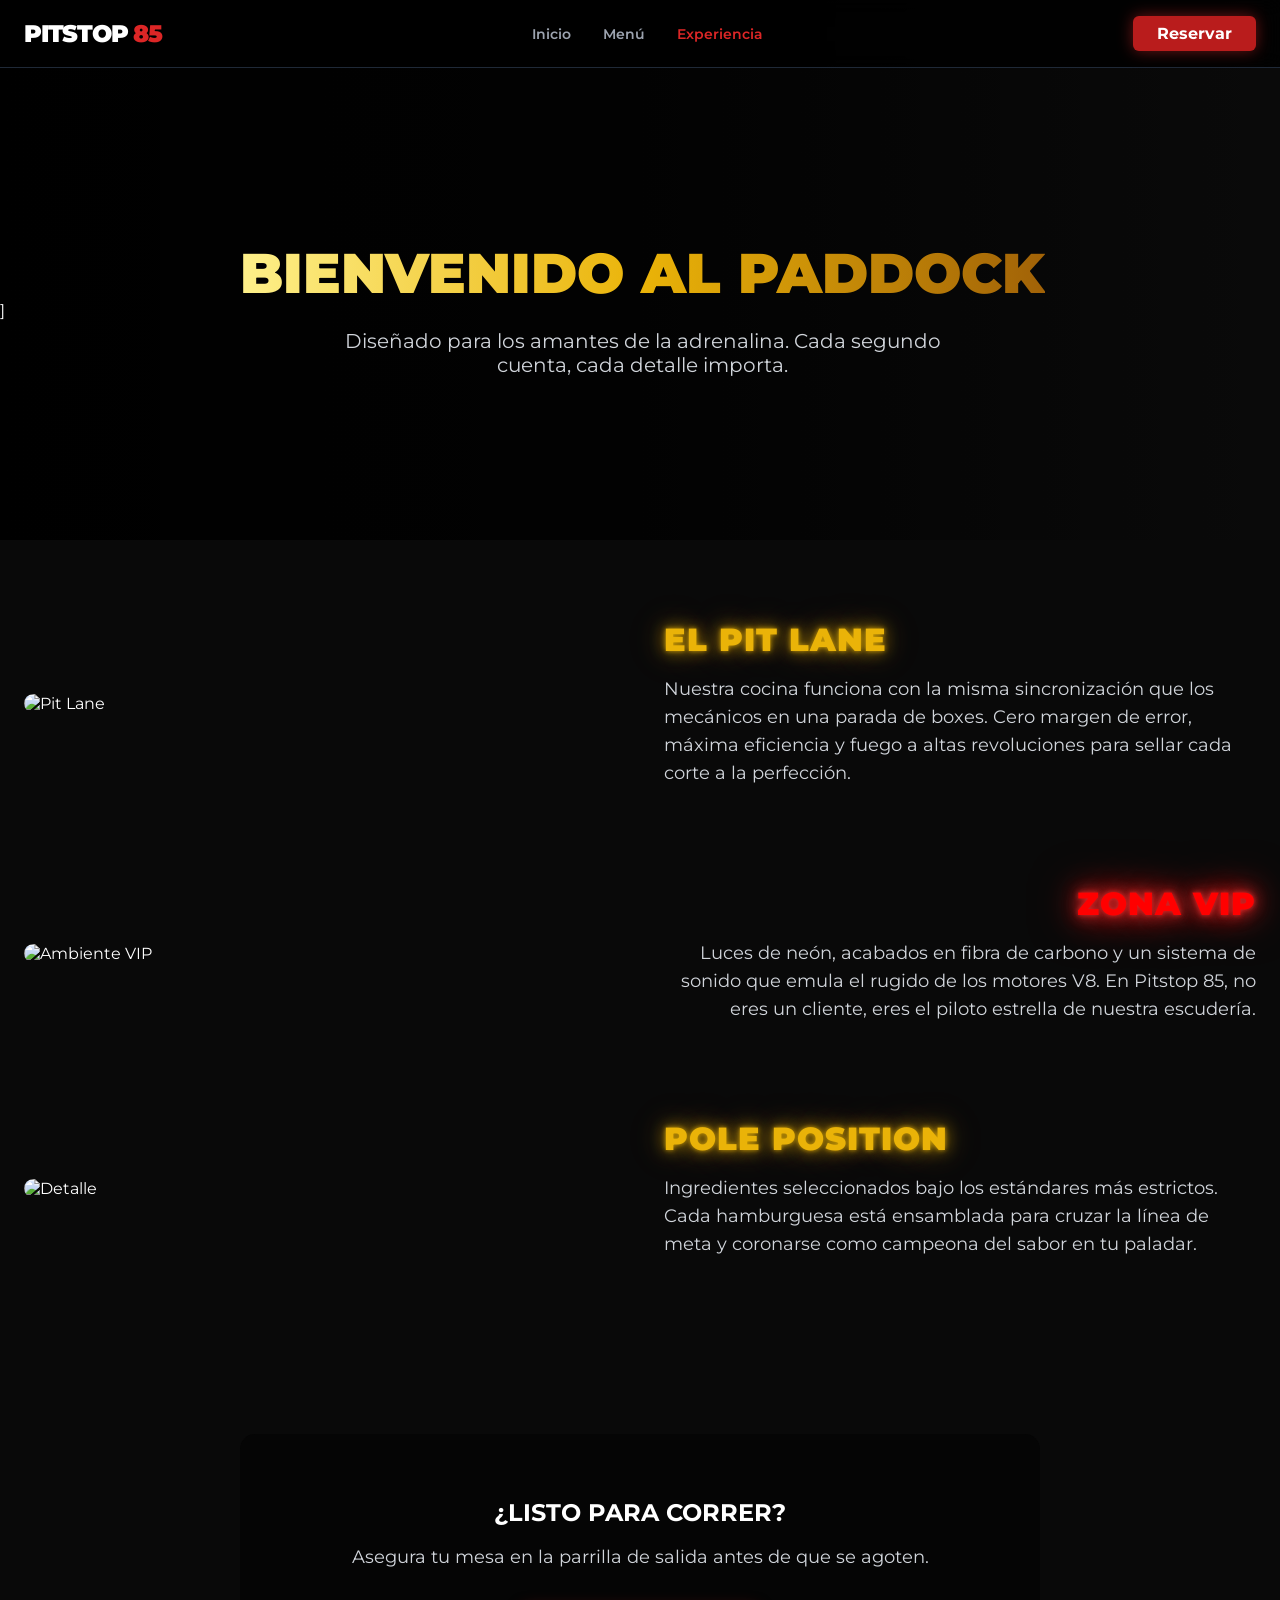
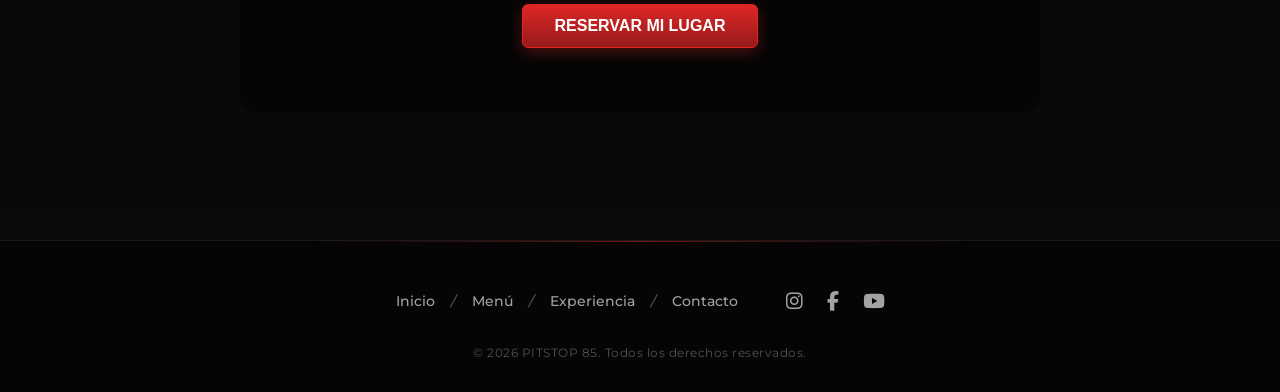
==== experiencia.html @ 83563f8b "Add files via upload" ====
<!DOCTYPE html>
<html lang="es">
<head>
    <meta charset="UTF-8">
    <meta name="viewport" content="width=device-width, initial-scale=1.0">
    <title>Experiencia | PITSTOP 85</title>
    <link rel="stylesheet" href="styles.css">
    <link href="https://fonts.googleapis.com/css2?family=Montserrat:ital,wght@0,400;0,700;0,900&display=swap" rel="stylesheet">
    <link rel="stylesheet" href="https://cdnjs.cloudflare.com/ajax/libs/font-awesome/6.4.0/css/all.min.css">
</head>
<body>

    <header class="navbar">
        <div class="nav-container">
            <div class="logo">
                <a href="index.html" style="color: inherit; text-decoration: none;">PITSTOP <span class="text-red">85</span></a>
            </div>
            <nav class="nav-links">
                <a href="index.html">Inicio</a>
                <a href="menu.html">Menú</a>
                <a href="experiencia.html" class="active">Experiencia</a>
            </nav>
            <a href="reservar.html" class="btn-reserve">Reservar</a>
        </div>
    </header>

    <section class="hero" style="min-height: 60vh; ">]
        <div class="hero-bg" style="background-image: url('src/FondoHome.png'); opacity: 0.1;"></div>
        <div class="hero-overlay"></div>
        <div class="hero-content" style="grid-template-columns: 1fr; text-align: center; justify-items: center;">
            <div class="hero-text-area animate-fade-up">
                <h1 class="gradient-text" style="font-size: 3.5rem;">
                    BIENVENIDO AL PADDOCK
                </h1>
                <p class="subtitle" style="max-width: 600px; margin: 0 auto;">
                    Diseñado para los amantes de la adrenalina. Cada segundo cuenta, cada detalle importa.
                </p>
            </div>
        </div>
    </section>

    <div class="parallax-wrapper">

        <section class="experience-grid">
            <div class="max-w-7xl mx-auto">
                
                <div class="exp-row animate-fade-up delay-100">
                    <div class="exp-img-box">
                        <img src="src/PitLane.png" alt="Pit Lane" class="exp-img">
                    </div>
                    <div class="exp-text">
                        <h2 class="title-gold bloom-text2">EL PIT LANE</h2>
                        <p class="info-text">Nuestra cocina funciona con la misma sincronización que los mecánicos en una parada de boxes. Cero margen de error, máxima eficiencia y fuego a altas revoluciones para sellar cada corte a la perfección.</p>
                    </div>
                </div>

                <div class="exp-row reverse animate-fade-up delay-200">
                    <div class="exp-text text-right">
                        <h2 class="title-gold bloom-text">ZONA VIP</h2>
                        <p class="info-text">Luces de neón, acabados en fibra de carbono y un sistema de sonido que emula el rugido de los motores V8. En Pitstop 85, no eres un cliente, eres el piloto estrella de nuestra escudería.</p>
                    </div>
                    <div class="exp-img-box">
                        <img src="src/ZonaVip.png" alt="Ambiente VIP" class="exp-img">
                    </div>
                </div>

                <div class="exp-row animate-fade-up delay-300">
                    <div class="exp-img-box ">
                        <img src="src/Pole.png" alt="Detalle" class="exp-img">
                    </div>
                    <div class="exp-text">
                        <h2 class="title-gold bloom-text2">POLE POSITION</h2>
                        <p class="info-text">Ingredientes seleccionados bajo los estándares más estrictos. Cada hamburguesa está ensamblada para cruzar la línea de meta y coronarse como campeona del sabor en tu paladar.</p>
                    </div>
                </div>

            </div>
        </section>

        <section class="cta-section animate-fade-up delay-400">
            <div class="cta-container" style="text-align: center; padding: 4rem 2rem; border-radius: 15px; background-color: #050505;">
                <h2 class="gradient-text-small" style="margin-bottom: 1rem;">¿LISTO PARA CORRER?</h2>
                <p class="info-text" style="margin-bottom: 2rem;">Asegura tu mesa en la parrilla de salida antes de que se agoten.</p>
                <button class="btn-primary" onclick="window.location.href='reservar.html'">RESERVAR MI LUGAR</button>
            </div>
        </section>

    </div>

    <footer class="footer">
        <div class="footer-content">
            <div class="footer-links">
                <a href="index.html">Inicio</a> <span class="separator">/</span>
                <a href="menu.html">Menú</a> <span class="separator">/</span>
                <a href="experiencia.html">Experiencia</a> <span class="separator">/</span>
                <a href="#">Contacto</a>
            </div>
            <div class="footer-socials">
                <a href="#"><i class="fa-brands fa-instagram"></i></a>
                <a href="#"><i class="fa-brands fa-facebook-f"></i></a>
                <a href="#"><i class="fa-brands fa-youtube"></i></a>
            </div>
        </div>
        <div class="footer-copyright">
            <p>© 2026 PITSTOP 85. Todos los derechos reservados.</p>
        </div>
    </footer>

</body>
</html>
---- styles.css ----
/* =====================================================
   RESET GENERAL 
   ===================================================== */

* {
    margin: 0;
    padding: 0; 
    box-sizing: border-box; 
}

/* =====================================================
   VARIABLES GLOBALES 
   ===================================================== */

:root {
    --bg-dark: #0a0a0a; 
    --red-main: #dc2626; 
    --red-dark: #991b1b; 
    --text-light: #ffffff; 
    --text-gray: #d1d5db; 
}

body {
    font-family: 'Montserrat', sans-serif; 
    background-color: var(--bg-dark);
    color: var(--text-light); 
    overflow-x: hidden; 
}

/* =====================================================
   HEADER
   ===================================================== */

.navbar {
    position: fixed; 
    width: 100%;
    top: 0;
    z-index: 50; 
    background-color: rgba(0, 0, 0, 0.8); 
    backdrop-filter: blur(10px); 
    border-bottom: 1px solid #1f2937; 
}

.nav-container {
    max-width: 1280px; 
    margin: 0 auto;
    padding: 1rem 1.5rem;
    display: flex;
    justify-content: space-between;
    align-items: center;
}

.logo {
    font-size: 1.5rem;
    font-weight: 900; 
    text-transform: uppercase;
    letter-spacing: -0.05em;
}

.text-red { 
    color: var(--red-main); 
}

.nav-links {
    display: none;      
    gap: 2rem;
    font-size: 0.875rem;
    font-weight: 600;
}

@media (min-width: 768px) {
    .nav-links { 
        display: flex; 
    }
}

.nav-links a {
    color: #9ca3af;
    text-decoration: none;
    transition: color 0.3s ease;
}

.nav-links a:hover, 
.nav-links a.active {
    color: var(--text-light);
}

.nav-links a.active {
    color: var(--red-main); 
}

.btn-reserve {
    background-color: #b91c1c;
    color: white;
    padding: 0.5rem 1.5rem;
    border-radius: 0.375rem;
    font-weight: 700;
    text-decoration: none;
    box-shadow: 0 0 15px rgba(220, 38, 38, 0.5); 
    transition: background-color 0.3s ease;
}

.btn-reserve:hover { 
    background-color: var(--red-main); 
}

/* =====================================================
   HERO SECTION 
   ===================================================== */

.hero {
    position: relative;
    min-height: 100vh; 
    display: flex;
    align-items: center;
    padding-top: 5rem; 
}

.hero-bg {
    position: absolute;
    inset: 0;
    background-image: url(src/FondoHome.png);
    background-size: cover;
    background-position: center;
    opacity: 1;
    z-index: -2;
}

.hero-overlay {
    position: absolute;
    inset: 0;
    background: linear-gradient(to right, #000000, rgba(0,0,0,0.8), transparent);
    z-index: -1;
}

.hero-content {
    max-width: 1280px;
    margin: 0 auto;
    padding: 0 1.5rem;
    width: 100%;
    display: grid;
    grid-template-columns: 1fr;
    gap: 3rem;
    align-items: center;
}

@media (min-width: 768px) {
    .hero-content { 
        grid-template-columns: 1fr 1fr; 
    }
}

.hero-text-area {
    display: flex;
    flex-direction: column;
    gap: 1.5rem;
}

.gradient-text {
    font-size: 3rem;
    line-height: 1.1;
    font-weight: 900;
    text-transform: uppercase;
    background: linear-gradient(to right, #fef08a, #eab308, #a16207);
    background-clip: text;
    -webkit-background-clip: text;
    -webkit-text-fill-color: transparent;
}

@media (min-width: 768px) {
    .gradient-text { 
        font-size: 4.5rem; 
    }
}

.subtitle {
    font-size: 1.25rem;
    color: var(--text-gray);
}

.btn-group {
    display: flex;
    gap: 1rem;
    margin-top: 1rem;
}

.btn-primary {
    background: linear-gradient(to bottom, var(--red-main), var(--red-dark));
    color: white;
    padding: 0.75rem 2rem;
    border: 1px solid var(--red-main);
    border-radius: 0.375rem;
    font-weight: 700;
    font-size: 1rem;
    cursor: pointer;
    box-shadow: 0 4px 15px rgba(153, 27, 27, 0.5);
    transition: all 0.3s ease;
}

.btn-primary:hover {
    background: linear-gradient(to bottom, #ef4444, #b91c1c);
}

.btn-secondary {
    background: transparent;
    color: white;
    padding: 0.75rem 2rem;
    border: 1px solid #9ca3af;
    border-radius: 0.375rem;
    font-weight: 700;
    font-size: 1rem;
    cursor: pointer;
    transition: all 0.3s ease;
}

.btn-secondary:hover {
    border-color: white;
    background-color: rgba(255, 255, 255, 0.1);
}

.slider-dots {
    display: flex;
    gap: 0.5rem;
    margin-top: 3rem;
}

.dot {
    width: 0.5rem;
    height: 0.25rem;
    background-color: #4b5563;
    border-radius: 9999px;
    cursor: pointer;
    transition: all 0.3s ease;
}

.dot.active {
    width: 2rem;
    background-color: white;
}

.hero-image-area {
    display: flex;
    justify-content: center;
    align-items: center;
    width: 100%;
    min-height: 400px;
    position: relative;
}

.burger-img {
    width: none !important; 
    max-height: 70vh !important;
    object-fit: contain !important;
    filter: drop-shadow(0 25px 25px rgba(0,0,0,0.5));
    transition: transform 0.6s cubic-bezier(0.25, 1, 0.5, 1), 
                opacity 0.6s ease, 
                max-width 0.6s ease;
}

.burger-img:hover {
    transform: scale(1.1) !important;
}

.info-section {
    position: relative;
    padding: 5rem 0 3rem 0; 
    background-color: var(--bg-dark);
    text-align: center; 
}

.info-content {
    max-width: 56rem; 
    margin: 0 auto;
    padding: 0 1.5rem;
    display: flex;
    flex-direction: column;
    gap: 1.2rem;
}

.title-gold {
    font-size: 2rem;
    font-weight: 900;
    text-transform: uppercase;
    color: #eab308; 
    letter-spacing: 1px;
}

.info-text {
    font-size: 1.1rem;
    color: var(--text-gray);
    line-height: 1.6;
    font-weight: 400;
}

.info-highlight {
    font-size: 1.2rem;
    font-weight: 700;
    color: white;
    margin-top: 0.5rem;
}

/* =====================================================
   FOOTER 
   ===================================================== */

.footer {
    background-color: #050505; 
    border-top: 1px solid #1a1a1a;
    padding: 3rem 1.5rem 2rem 1.5rem;
    text-align: center;
    position: relative;
    margin-top: 2rem;
}

.footer::before {
    content: '';
    position: absolute;
    top: 0;
    left: 50%;
    transform: translateX(-50%);
    width: 50%;
    height: 1px;
    background: linear-gradient(to right, transparent, rgba(220, 38, 38, 0.5), transparent);
    box-shadow: 0 0 20px rgba(220, 38, 38, 0.3);
}

.footer-content {
    display: flex;
    flex-direction: column;
    align-items: center;
    gap: 1.5rem;
    margin-bottom: 2rem;
}

@media (min-width: 768px) {
    .footer-content {
        flex-direction: row; 
        justify-content: center;
        gap: 3rem;
    }
}

.footer-links {
    display: flex;
    align-items: center;
    gap: 1rem;
    font-size: 0.9rem;
    font-weight: 500;
    color: #a3a3a3;
}

.footer-links a {
    color: #a3a3a3;
    text-decoration: none;
    transition: color 0.3s ease;
}

.footer-links a:hover {
    color: var(--text-light);
}

.separator {
    color: #525252;
    font-style: italic;
}

.footer-socials {
    display: flex;
    gap: 1.5rem;
}

.footer-socials a {
    color: #a3a3a3;
    font-size: 1.2rem;
    transition: color 0.3s ease, transform 0.3s ease;
}

.footer-socials a:hover {
    color: var(--text-light);
    transform: translateY(-3px); 
}

.footer-copyright {
    font-size: 0.75rem;
    color: #525252;
    letter-spacing: 0.5px;
}

/* =====================================================
   ANIMACIONES (@keyframes)
   ===================================================== */

/* Aparece desde abajo suave */
@keyframes fadeInUp {
    0% { 
        opacity: 0; 
        transform: translateY(30px); 
    }
    100% { 
        opacity: 1; 
        transform: translateY(0); 
    }
}

/* Entra desde la derecha con pequeño zoom */
@keyframes slideInRight {
    0% { 
        opacity: 0; 
        transform: translateX(50px) scale(0.95); 
    }
    100% { 
        opacity: 1; 
        transform: translateX(0) scale(1); 
    }
}

/* Baja desde arriba */
@keyframes slideDown {
    0% { 
        opacity: 0; 
        transform: translateY(-100%); 
    }
    100% { 
        opacity: 1; 
        transform: translateY(0); 
    }
}

/* Movimiento flotante infinito */
@keyframes float {
    0% { transform: translateY(0px); }
    50% { transform: translateY(-10px); }
    100% { transform: translateY(0px); }
}

/* =====================================================
   PÁGINA DE RESERVAS (FORMULARIO)
   ===================================================== */

/* Sección completa centrada en pantalla */
.reserve-section {
    position: relative;
    min-height: 100vh; 
    padding: 8rem 1.5rem 4rem 1.5rem; 
    display: flex;
    justify-content: center;
    align-items: center;
}

/* Caja principal del formulario */
.reserve-container {
    background-color: rgba(10, 10, 10, 0.7); 
    backdrop-filter: blur(15px); 
    border: 1px solid #1f2937;
    border-top: 2px solid var(--red-main); 
    padding: 3rem 2rem;
    border-radius: 0.5rem;
    width: 100%;
    max-width: 600px;
    box-shadow: 0 20px 40px rgba(0,0,0,0.8);
    position: relative;
    z-index: 10;
}

.reserve-form {
    margin-top: 2rem;
}

.form-group {
    margin-bottom: 1.5rem;
}

/* Labels */
.form-label {
    display: block;
    margin-bottom: 0.5rem;
    font-size: 0.9rem;
    font-weight: 600;
    color: var(--text-gray);
    text-transform: uppercase;
    letter-spacing: 0.5px;
}

/* Inputs */
.form-input {
    width: 100%;
    padding: 0.8rem 1rem;
    background-color: #111111;
    border: 1px solid #333333;
    border-radius: 0.375rem;
    color: white;
    font-family: 'Montserrat', sans-serif;
    font-size: 1rem;
    transition: all 0.3s ease;
}

/* Ícono calendario blanco */
.form-input::-webkit-calendar-picker-indicator {
    filter: invert(1);
    cursor: pointer;
}

.form-input:focus {
    outline: none;
    border-color: var(--red-main);
    box-shadow: 0 0 15px rgba(220, 38, 38, 0.3);
    background-color: #000000;
}

/* Grid responsive */
.grid-2 {
    display: grid;
    grid-template-columns: 1fr;
    gap: 0;
}

@media (min-width: 768px) {
    .grid-2 { 
        grid-template-columns: 1fr 1fr; 
        gap: 1.5rem;
    }
}

/* =====================================================
    CONFIRMACIÓN RESERVA
   ===================================================== */

.modal-overlay {
    position: fixed;
    top: 0;
    left: 0;
    width: 100%;
    height: 100%;
    background: rgba(0, 0, 0, 0.9); 
    backdrop-filter: blur(8px);
    display: flex;
    justify-content: center;
    align-items: center;
    z-index: 1000;
    padding: 20px;
}

/* Caja */
.modal-content {
    background: #0f0f0f;
    padding: 3rem 2rem;
    border-radius: 20px;
    max-width: 450px;
    width: 100%;
    text-align: center;
    animation: modal-appear 0.4s cubic-bezier(0.175, 0.885, 0.32, 1.275);
}

/* Animación pop */
@keyframes modal-appear {
    from { transform: scale(0.8); opacity: 0; }
    to { transform: scale(1); opacity: 1; }
}

.modal-header h2 {
    margin-bottom: 1rem;
    letter-spacing: 2px;
}

/* =====================================================
   BLOOM ROJO 
   ===================================================== */

.bloom-text {
    color: rgb(255, 0, 0); 
    text-shadow: 
        0 0 5px var(--red-main),   
        0 0 15px var(--red-main),  
        0 0 30px var(--red-main),  
        0 0 50px var(--red-dark); 
}

.bloom-box {
    border: 1px solid var(--red-main); 
    box-shadow: 
        0 0 10px rgba(220, 38, 38, 0.6),   
        0 0 25px rgba(220, 38, 38, 0.4), 
        0 0 50px rgba(220, 38, 38, 0.2),  
        inset 0 0 15px rgba(220, 38, 38, 0.3); 
    transition: box-shadow 0.3s ease, transform 0.3s ease;
}

.bloom-box:hover {
    box-shadow: 
        0 0 15px rgba(220, 38, 38, 0.8),
        0 0 35px rgba(220, 38, 38, 0.6),
        0 0 70px rgba(220, 38, 38, 0.4),
        inset 0 0 20px rgba(220, 38, 38, 0.5);
    transform: scale(1.02);
}

/* =====================================================
   BLOOM AMARILLO 
   ===================================================== */

.bloom-text2 {
    color: #eab308; 
    text-shadow: 
        0 0 5px rgba(234, 179, 8, 0.8),   
        0 0 15px rgba(234, 179, 8, 0.6),  
        0 0 30px rgba(234, 179, 8, 0.4),  
        0 0 50px rgba(234, 179, 8, 0.2); 
}

.bloom-box2 {
    border: 1px solid var(--red-main);
    box-shadow: 
        0 0 5px rgba(234, 179, 8, 0.8),   
        0 0 15px rgba(234, 179, 8, 0.6), 
        0 0 30px rgba(234, 179, 8, 0.4), 
        inset 0 0 50px rgba(234, 179, 8, 0.2); 
    transition: box-shadow 0.3s ease, transform 0.3s ease;
}

.bloom-box2:hover {
    transform: scale(1.02);
}

/* =====================================================
   BLOOM BLANCO 
   ===================================================== */

.bloom-text3 {
    color: #ffffff; 
    text-shadow: 
        0 0 5px rgba(255, 255, 255, 0.8),   
        0 0 15px rgba(255, 255, 255, 0.6),  
        0 0 30px rgba(255, 255, 255, 0.4),  
        0 0 50px rgba(255, 255, 255, 0.2); 
}

.bloom-box3 {
    border: 1px solid rgba(255, 255, 255, 0.5);
    box-shadow: 
        0 0 5px rgba(255, 255, 255, 0.8),   
        0 0 15px rgba(255, 255, 255, 0.6),  
        0 0 30px rgba(255, 255, 255, 0.4), 
        inset 0 0 50px rgba(255, 255, 255, 0.2);  
    transition: box-shadow 0.3s ease, transform 0.3s ease;
}

.bloom-box3:hover {
    transform: scale(1.02);
}

/* =====================================================
   PÁGINA DE MENÚ
   ===================================================== */

.menu-single-section {
    position: relative;
    min-height: 100vh;
    padding: 10rem 1.5rem 5rem 1.5rem;
    display: flex;
    justify-content: center;
    align-items: center;
    background-color: var(--bg-dark);
}

.menu-container {
    width: 100%;
    max-width: 1200px;
    margin: 0 auto;
    position: relative;
    z-index: 10;
}

.menu-image-box {
    display: flex;
    justify-content: center;
    align-items: center;
    width: 100%;
    margin-top: -170px; 
}

.menu-master-img {
    width: 200%; 
    max-width: 1500px; 
    height: auto;
    object-fit: contain; 
    filter: drop-shadow(0 20px 40px rgba(0,0,0,0.8));
    transition: transform 0.5s ease;
}

.menu-master-img:hover {
    transform: scale(1.02);
}

/* =====================================================
   COMING SOON 
   ===================================================== */

.coming-soon {
    padding: 4rem 1.5rem;
    display: flex;
    justify-content: center;
}

.coming-container {
    width: 100%;
    max-width: 800px;
    background: rgba(15, 15, 15, 0.95);
    padding: 3rem 2rem;
    border-radius: 15px;
    text-align: center;
    border: 1px solid rgba(220, 38, 38, 0.3);
}

.tag-red {
    background-color: var(--red-main);
    color: white;
    padding: 4px 12px;
    font-weight: 900;
    font-size: 0.7rem;
    letter-spacing: 2px;
    border-radius: 4px;
    display: inline-block;
    margin-bottom: 1rem;
}

.coming-status {
    margin: 2.5rem auto 0;
    display: flex;
    flex-direction: column;
    align-items: center;
    gap: 8px;
}

.status-bar {
    width: 100%;
    max-width: 300px;
    height: 6px;
    background: #1a1a1a;
    border-radius: 10px;
    overflow: hidden;
    border: 1px solid #333;
}

.status-fill {
    width: 85%;
    height: 100%;
    background: linear-gradient(90deg, var(--red-main), #facc15);
    box-shadow: 0 0 15px rgba(220, 38, 38, 0.5);
    animation: loading-pulse 2s infinite ease-in-out;
}

.status-text {
    font-size: 0.65rem;
    color: var(--text-gray);
    letter-spacing: 2px;
    font-weight: 700;
}

.coming-soon-text {
    margin-top: 1.5rem;
    font-size: 2rem;
    font-weight: 900;
    font-style: italic;
    color: transparent;
    -webkit-text-stroke: 1px rgba(255, 255, 255, 0.2);
    letter-spacing: 8px;
}

@keyframes loading-pulse {
    0% { opacity: 0.7; }
    50% { opacity: 1; }
    100% { opacity: 0.7; }
}

/* =====================================================
   EXPERIENCIA
   ===================================================== */

/* Wrapper con fondo fijo tipo profundidad */
.parallax-wrapper {
    position: relative;
    background-image: url(src/FondoHome.png); 
    background-size: cover;
    background-position: center;
    
    background-attachment: fixed; 
}

.parallax-wrapper::before {
    content: '';
    position: absolute;
    inset: 0;
    background-color: rgba(10, 10, 10, 0.85); 
    z-index: 0;
}

.experience-grid {
    padding: 5rem 1.5rem;
    background-color: transparent !important; 
    position: relative;
    z-index: 1; 
}

.cta-section {
    position: relative;
    z-index: 1;
}

.max-w-7xl {
    max-width: 1280px;
    margin: 0 auto;
}

/* =====================================================
   EXPERIENCIA
   ===================================================== */

.exp-row {
    display: flex;
    flex-direction: column;
    align-items: center;
    gap: 3rem;
    margin-bottom: 6rem;
}

@media (min-width: 768px) {
    .exp-row {
        flex-direction: row;
        justify-content: space-between;
    }
    
    .exp-row.reverse {
        flex-direction: row-reverse;
    }
    
    .exp-img-box, 
    .exp-text {
        flex: 1; 
    }
}

.exp-img-box {
    width: 100%;
    border-radius: 10px;
    overflow: hidden; 
}

.exp-img {
    width: 100%;
    height: 100%;
    object-fit: cover; 
    display: block;
    transition: transform 0.5s ease;
}

/* Zoom suave en hover */
.exp-img-box:hover .exp-img {
    transform: scale(1.05);
}

.exp-text {
    width: 100%;
    display: flex;
    flex-direction: column;
    gap: 1rem;
}

.text-right {
    text-align: left;
}

@media (min-width: 768px) {
    .text-right { 
        text-align: right; 
    }
}

.cta-section {
    padding: 0 1.5rem 6rem 1.5rem;
    display: flex;
    justify-content: center;
}

.cta-container {
    width: 100%;
    max-width: 800px;
}

/* =====================================================
   CLASES DE ANIMACIÓN UTILITARIAS
   ===================================================== */

/* Baja desde arriba */
.animate-slide-down { 
    animation: slideDown 0.8s cubic-bezier(0.25, 1, 0.5, 1) forwards; 
}

/* Aparece desde abajo */
.animate-fade-up { 
    opacity: 0; 
    animation: fadeInUp 0.8s cubic-bezier(0.25, 1, 0.5, 1) forwards; 
}

/* Entra desde la derecha + flotación infinita */
.animate-slide-right { 
    opacity: 0; 
    animation: 
        slideInRight 1s cubic-bezier(0.25, 1, 0.5, 1) forwards, 
        float 4s ease-in-out 1s infinite; 
}a

/* =====================================================
   DELAYS PARA EFECTO CASCADA
   ===================================================== */

.delay-100 { animation-delay: 0.1s; }
.delay-200 { animation-delay: 0.2s; }
.delay-300 { animation-delay: 0.3s; }
.delay-400 { animation-delay: 0.4s; }
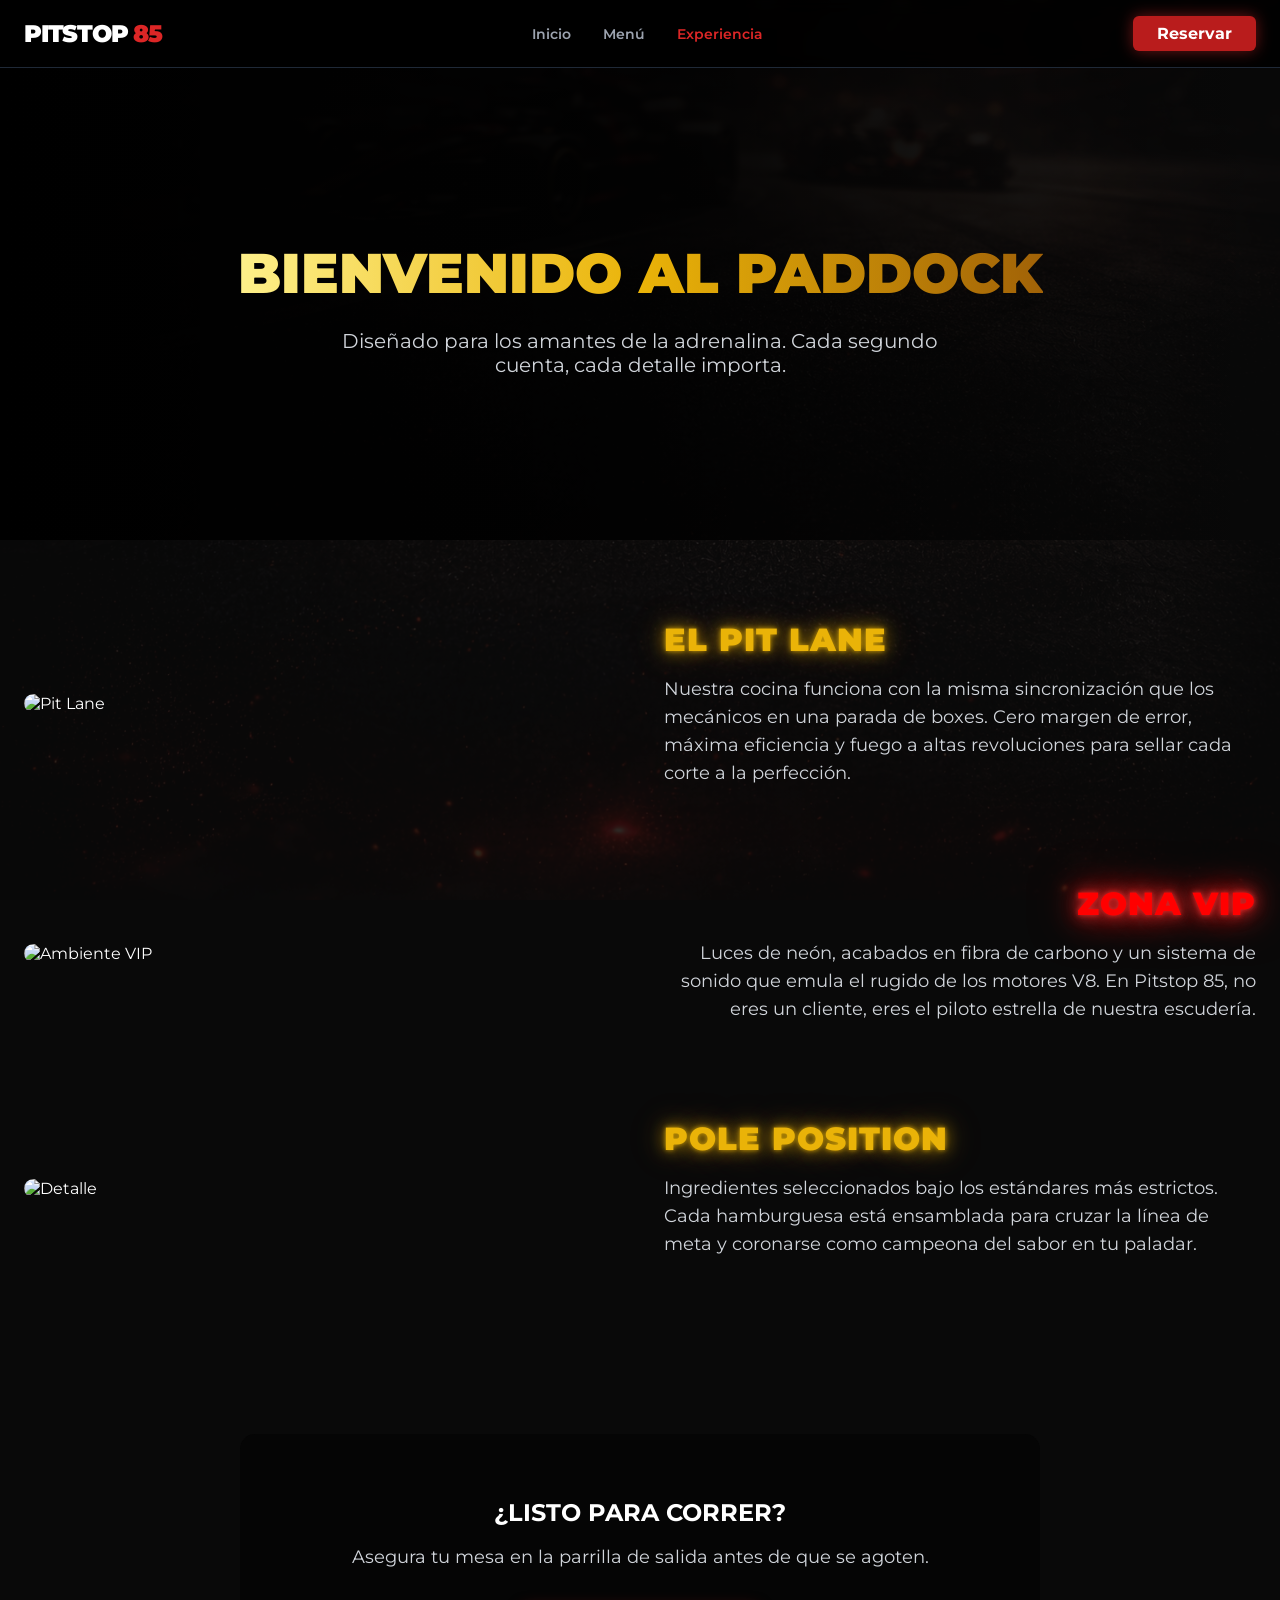
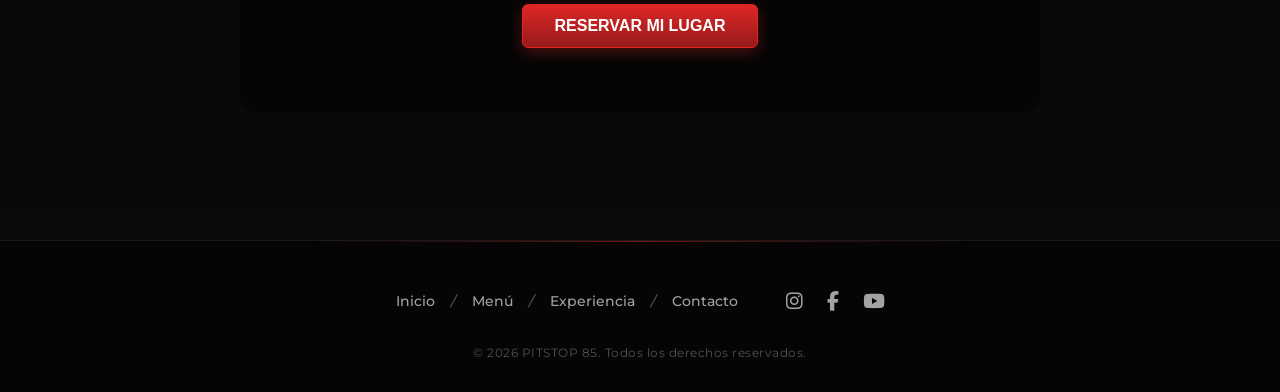
==== commit fa69dc55: "Update experiencia.html" ====
--- a/experiencia.html
+++ b/experiencia.html
@@ -15,16 +15,21 @@
             <div class="logo">
                 <a href="index.html" style="color: inherit; text-decoration: none;">PITSTOP <span class="text-red">85</span></a>
             </div>
-            <nav class="nav-links">
+            <nav class="nav-links" id="nav-links">
                 <a href="index.html">Inicio</a>
                 <a href="menu.html">Menú</a>
                 <a href="experiencia.html" class="active">Experiencia</a>
             </nav>
-            <a href="reservar.html" class="btn-reserve">Reservar</a>
+            <div style="display: flex; align-items: center; gap: 1rem;">
+                <a href="reservar.html" class="btn-reserve">Reservar</a>
+                <div class="menu-toggle" id="mobile-menu">
+                    <i class="fa-solid fa-bars"></i>
+                </div>
+            </div>
         </div>
     </header>
 
-    <section class="hero" style="min-height: 60vh; ">]
+    <section class="hero" style="min-height: 60vh;">
         <div class="hero-bg" style="background-image: url('src/FondoHome.png'); opacity: 0.1;"></div>
         <div class="hero-overlay"></div>
         <div class="hero-content" style="grid-template-columns: 1fr; text-align: center; justify-items: center;">
@@ -106,5 +111,26 @@
         </div>
     </footer>
 
+    <script>
+        // Motor del menú móvil
+        document.addEventListener('DOMContentLoaded', () => {
+            const mobileMenuBtn = document.getElementById('mobile-menu');
+            const navLinks = document.getElementById('nav-links');
+            
+            if(mobileMenuBtn && navLinks) {
+                mobileMenuBtn.addEventListener('click', () => {
+                    navLinks.classList.toggle('active');
+                    const icon = mobileMenuBtn.querySelector('i');
+                    if(navLinks.classList.contains('active')) {
+                        icon.classList.remove('fa-bars');
+                        icon.classList.add('fa-xmark');
+                    } else {
+                        icon.classList.remove('fa-xmark');
+                        icon.classList.add('fa-bars');
+                    }
+                });
+            }
+        });
+    </script>
 </body>
-</html>+</html>
--- a/styles.css
+++ b/styles.css
@@ -390,43 +390,21 @@
    ANIMACIONES (@keyframes)
    ===================================================== */
 
-/* Aparece desde abajo suave */
 @keyframes fadeInUp {
-    0% { 
-        opacity: 0; 
-        transform: translateY(30px); 
-    }
-    100% { 
-        opacity: 1; 
-        transform: translateY(0); 
-    }
-}
-
-/* Entra desde la derecha con pequeño zoom */
+    0% { opacity: 0; transform: translateY(30px); }
+    100% { opacity: 1; transform: translateY(0); }
+}
+
 @keyframes slideInRight {
-    0% { 
-        opacity: 0; 
-        transform: translateX(50px) scale(0.95); 
-    }
-    100% { 
-        opacity: 1; 
-        transform: translateX(0) scale(1); 
-    }
-}
-
-/* Baja desde arriba */
+    0% { opacity: 0; transform: translateX(50px) scale(0.95); }
+    100% { opacity: 1; transform: translateX(0) scale(1); }
+}
+
 @keyframes slideDown {
-    0% { 
-        opacity: 0; 
-        transform: translateY(-100%); 
-    }
-    100% { 
-        opacity: 1; 
-        transform: translateY(0); 
-    }
-}
-
-/* Movimiento flotante infinito */
+    0% { opacity: 0; transform: translateY(-100%); }
+    100% { opacity: 1; transform: translateY(0); }
+}
+
 @keyframes float {
     0% { transform: translateY(0px); }
     50% { transform: translateY(-10px); }
@@ -437,7 +415,6 @@
    PÁGINA DE RESERVAS (FORMULARIO)
    ===================================================== */
 
-/* Sección completa centrada en pantalla */
 .reserve-section {
     position: relative;
     min-height: 100vh; 
@@ -447,7 +424,6 @@
     align-items: center;
 }
 
-/* Caja principal del formulario */
 .reserve-container {
     background-color: rgba(10, 10, 10, 0.7); 
     backdrop-filter: blur(15px); 
@@ -462,15 +438,9 @@
     z-index: 10;
 }
 
-.reserve-form {
-    margin-top: 2rem;
-}
-
-.form-group {
-    margin-bottom: 1.5rem;
-}
-
-/* Labels */
+.reserve-form { margin-top: 2rem; }
+.form-group { margin-bottom: 1.5rem; }
+
 .form-label {
     display: block;
     margin-bottom: 0.5rem;
@@ -481,7 +451,6 @@
     letter-spacing: 0.5px;
 }
 
-/* Inputs */
 .form-input {
     width: 100%;
     padding: 0.8rem 1rem;
@@ -494,7 +463,6 @@
     transition: all 0.3s ease;
 }
 
-/* Ícono calendario blanco */
 .form-input::-webkit-calendar-picker-indicator {
     filter: invert(1);
     cursor: pointer;
@@ -507,7 +475,6 @@
     background-color: #000000;
 }
 
-/* Grid responsive */
 .grid-2 {
     display: grid;
     grid-template-columns: 1fr;
@@ -540,7 +507,6 @@
     padding: 20px;
 }
 
-/* Caja */
 .modal-content {
     background: #0f0f0f;
     padding: 3rem 2rem;
@@ -551,7 +517,6 @@
     animation: modal-appear 0.4s cubic-bezier(0.175, 0.885, 0.32, 1.275);
 }
 
-/* Animación pop */
 @keyframes modal-appear {
     from { transform: scale(0.8); opacity: 0; }
     to { transform: scale(1); opacity: 1; }
@@ -563,90 +528,50 @@
 }
 
 /* =====================================================
-   BLOOM ROJO 
+   BLOOM EFECTOS 
    ===================================================== */
 
 .bloom-text {
     color: rgb(255, 0, 0); 
-    text-shadow: 
-        0 0 5px var(--red-main),   
-        0 0 15px var(--red-main),  
-        0 0 30px var(--red-main),  
-        0 0 50px var(--red-dark); 
+    text-shadow: 0 0 5px var(--red-main), 0 0 15px var(--red-main), 0 0 30px var(--red-main), 0 0 50px var(--red-dark); 
 }
 
 .bloom-box {
     border: 1px solid var(--red-main); 
-    box-shadow: 
-        0 0 10px rgba(220, 38, 38, 0.6),   
-        0 0 25px rgba(220, 38, 38, 0.4), 
-        0 0 50px rgba(220, 38, 38, 0.2),  
-        inset 0 0 15px rgba(220, 38, 38, 0.3); 
+    box-shadow: 0 0 10px rgba(220, 38, 38, 0.6), 0 0 25px rgba(220, 38, 38, 0.4), 0 0 50px rgba(220, 38, 38, 0.2), inset 0 0 15px rgba(220, 38, 38, 0.3); 
     transition: box-shadow 0.3s ease, transform 0.3s ease;
 }
 
 .bloom-box:hover {
-    box-shadow: 
-        0 0 15px rgba(220, 38, 38, 0.8),
-        0 0 35px rgba(220, 38, 38, 0.6),
-        0 0 70px rgba(220, 38, 38, 0.4),
-        inset 0 0 20px rgba(220, 38, 38, 0.5);
+    box-shadow: 0 0 15px rgba(220, 38, 38, 0.8), 0 0 35px rgba(220, 38, 38, 0.6), 0 0 70px rgba(220, 38, 38, 0.4), inset 0 0 20px rgba(220, 38, 38, 0.5);
     transform: scale(1.02);
 }
-
-/* =====================================================
-   BLOOM AMARILLO 
-   ===================================================== */
 
 .bloom-text2 {
     color: #eab308; 
-    text-shadow: 
-        0 0 5px rgba(234, 179, 8, 0.8),   
-        0 0 15px rgba(234, 179, 8, 0.6),  
-        0 0 30px rgba(234, 179, 8, 0.4),  
-        0 0 50px rgba(234, 179, 8, 0.2); 
+    text-shadow: 0 0 5px rgba(234, 179, 8, 0.8), 0 0 15px rgba(234, 179, 8, 0.6), 0 0 30px rgba(234, 179, 8, 0.4), 0 0 50px rgba(234, 179, 8, 0.2); 
 }
 
 .bloom-box2 {
     border: 1px solid var(--red-main);
-    box-shadow: 
-        0 0 5px rgba(234, 179, 8, 0.8),   
-        0 0 15px rgba(234, 179, 8, 0.6), 
-        0 0 30px rgba(234, 179, 8, 0.4), 
-        inset 0 0 50px rgba(234, 179, 8, 0.2); 
+    box-shadow: 0 0 5px rgba(234, 179, 8, 0.8), 0 0 15px rgba(234, 179, 8, 0.6), 0 0 30px rgba(234, 179, 8, 0.4), inset 0 0 50px rgba(234, 179, 8, 0.2); 
     transition: box-shadow 0.3s ease, transform 0.3s ease;
 }
 
-.bloom-box2:hover {
-    transform: scale(1.02);
-}
-
-/* =====================================================
-   BLOOM BLANCO 
-   ===================================================== */
+.bloom-box2:hover { transform: scale(1.02); }
 
 .bloom-text3 {
     color: #ffffff; 
-    text-shadow: 
-        0 0 5px rgba(255, 255, 255, 0.8),   
-        0 0 15px rgba(255, 255, 255, 0.6),  
-        0 0 30px rgba(255, 255, 255, 0.4),  
-        0 0 50px rgba(255, 255, 255, 0.2); 
+    text-shadow: 0 0 5px rgba(255, 255, 255, 0.8), 0 0 15px rgba(255, 255, 255, 0.6), 0 0 30px rgba(255, 255, 255, 0.4), 0 0 50px rgba(255, 255, 255, 0.2); 
 }
 
 .bloom-box3 {
     border: 1px solid rgba(255, 255, 255, 0.5);
-    box-shadow: 
-        0 0 5px rgba(255, 255, 255, 0.8),   
-        0 0 15px rgba(255, 255, 255, 0.6),  
-        0 0 30px rgba(255, 255, 255, 0.4), 
-        inset 0 0 50px rgba(255, 255, 255, 0.2);  
+    box-shadow: 0 0 5px rgba(255, 255, 255, 0.8), 0 0 15px rgba(255, 255, 255, 0.6), 0 0 30px rgba(255, 255, 255, 0.4), inset 0 0 50px rgba(255, 255, 255, 0.2);  
     transition: box-shadow 0.3s ease, transform 0.3s ease;
 }
 
-.bloom-box3:hover {
-    transform: scale(1.02);
-}
+.bloom-box3:hover { transform: scale(1.02); }
 
 /* =====================================================
    PÁGINA DE MENÚ
@@ -766,6 +691,7 @@
     letter-spacing: 8px;
 }
 
+
 @keyframes loading-pulse {
     0% { opacity: 0.7; }
     50% { opacity: 1; }
@@ -776,13 +702,11 @@
    EXPERIENCIA
    ===================================================== */
 
-/* Wrapper con fondo fijo tipo profundidad */
 .parallax-wrapper {
     position: relative;
     background-image: url(src/FondoHome.png); 
     background-size: cover;
     background-position: center;
-    
     background-attachment: fixed; 
 }
 
@@ -811,10 +735,6 @@
     margin: 0 auto;
 }
 
-/* =====================================================
-   EXPERIENCIA
-   ===================================================== */
-
 .exp-row {
     display: flex;
     flex-direction: column;
@@ -853,7 +773,6 @@
     transition: transform 0.5s ease;
 }
 
-/* Zoom suave en hover */
 .exp-img-box:hover .exp-img {
     transform: scale(1.05);
 }
@@ -890,30 +809,171 @@
    CLASES DE ANIMACIÓN UTILITARIAS
    ===================================================== */
 
-/* Baja desde arriba */
-.animate-slide-down { 
-    animation: slideDown 0.8s cubic-bezier(0.25, 1, 0.5, 1) forwards; 
-}
-
-/* Aparece desde abajo */
-.animate-fade-up { 
-    opacity: 0; 
-    animation: fadeInUp 0.8s cubic-bezier(0.25, 1, 0.5, 1) forwards; 
-}
-
-/* Entra desde la derecha + flotación infinita */
-.animate-slide-right { 
-    opacity: 0; 
-    animation: 
-        slideInRight 1s cubic-bezier(0.25, 1, 0.5, 1) forwards, 
-        float 4s ease-in-out 1s infinite; 
-}a
-
-/* =====================================================
-   DELAYS PARA EFECTO CASCADA
-   ===================================================== */
+.animate-slide-down { animation: slideDown 0.8s cubic-bezier(0.25, 1, 0.5, 1) forwards; }
+.animate-fade-up { opacity: 0; animation: fadeInUp 0.8s cubic-bezier(0.25, 1, 0.5, 1) forwards; }
+.animate-slide-right { opacity: 0; animation: slideInRight 1s cubic-bezier(0.25, 1, 0.5, 1) forwards, float 4s ease-in-out 1s infinite; }
 
 .delay-100 { animation-delay: 0.1s; }
 .delay-200 { animation-delay: 0.2s; }
 .delay-300 { animation-delay: 0.3s; }
-.delay-400 { animation-delay: 0.4s; }+.delay-400 { animation-delay: 0.4s; }
+
+
+/* =====================================================
+   AERODINÁMICA RESPONSIVE (MÓVILES Y TABLETS)
+   ===================================================== */
+
+/* 1. Menú Hamburguesa */
+.menu-toggle {
+    display: block;
+    font-size: 1.5rem;
+    cursor: pointer;
+    color: var(--text-light);
+}
+
+@media (min-width: 768px) {
+    .menu-toggle { display: none; }
+}
+
+/* Rediseño del nav-links para móvil */
+.nav-links {
+    display: flex;
+    flex-direction: column;
+    position: absolute;
+    top: 100%;
+    left: 0;
+    width: 100%;
+    background-color: rgba(10, 10, 10, 0.98);
+    padding: 2rem 0;
+    align-items: center;
+    gap: 2rem;
+    border-bottom: 1px solid var(--red-main);
+    clip-path: polygon(0 0, 100% 0, 100% 0, 0 0);
+    transition: clip-path 0.4s ease-in-out;
+}
+
+.nav-links.active {
+    clip-path: polygon(0 0, 100% 0, 100% 100%, 0 100%);
+}
+
+@media (min-width: 768px) {
+    .nav-links {
+        position: static;
+        flex-direction: row;
+        background-color: transparent;
+        padding: 0;
+        width: auto;
+        border-bottom: none;
+        clip-path: none; 
+    }
+}
+
+/* 2. Ajustes de Contenido para Pantallas Pequeñas */
+@media (max-width: 768px) {
+    .gradient-text { font-size: 2.2rem !important; }
+    .gradient-text-small { font-size: 1.8rem !important; }
+    
+    .hero-content {
+        text-align: center;
+        padding-top: 3rem;
+    }
+    
+    .btn-group {
+        flex-direction: column;
+        align-items: center;
+        width: 100%;
+    }
+    
+    .btn-group button {
+        width: 100%;
+        max-width: 300px;
+    }
+    
+    .slider-dots { justify-content: center; }
+
+    .burger-img { max-height: 40vh !important; }
+    
+    .menu-master-img {
+        width: 100% !important; 
+        margin-top: 0 !important; 
+    }
+    
+    .menu-image-box { margin-top: 2rem !important; }
+
+    .reserve-container { padding: 2rem 1.2rem; }
+    .coming-soon-text { font-size: 1.5rem; letter-spacing: 4px; }
+
+    .exp-text.text-right, .exp-text { text-align: center !important; }
+}
+
+img {
+    max-width: 100%;
+    height: auto;
+}
+
+@media (max-width: 768px) {
+    .hero {
+        padding-top: 6rem;
+        min-height: auto;
+        padding-bottom: 3rem;
+    }
+
+    .hero-content {
+        grid-template-columns: 1fr; 
+        text-align: center;
+        gap: 2rem;
+    }
+
+    .gradient-text {
+        font-size: 2.5rem !important; 
+    }
+
+    .hero-image-area {
+        min-height: 300px;
+    }
+
+    .burger-img {
+        max-height: 40vh !important;
+        width: 100% !important;
+        object-fit: contain;
+    }
+
+    .btn-group {
+        flex-direction: column; 
+        align-items: center;
+    }
+
+    .btn-group button, .btn-primary, .btn-secondary {
+        width: 100%;
+        max-width: 300px;
+    }
+}
+
+@media (max-width: 768px) {
+    .color-box {
+        padding: 3rem 1rem !important;
+    }
+
+    .col1 {
+        padding: 1.5rem !important;
+        width: 100% !important;
+    }
+
+    .price-tag {
+        font-size: 2rem !important;
+    }
+}
+
+.modal-content {
+    width: 90% !important; 
+    max-width: 400px;
+    padding: 1.5rem !important;
+    max-height: 90vh;
+    overflow-y: auto; 
+}
+
+@media (max-width: 480px) {
+    .modal-content div[style*="grid-template-columns"] {
+        grid-template-columns: repeat(2, 1fr) !important; 
+    }
+}
